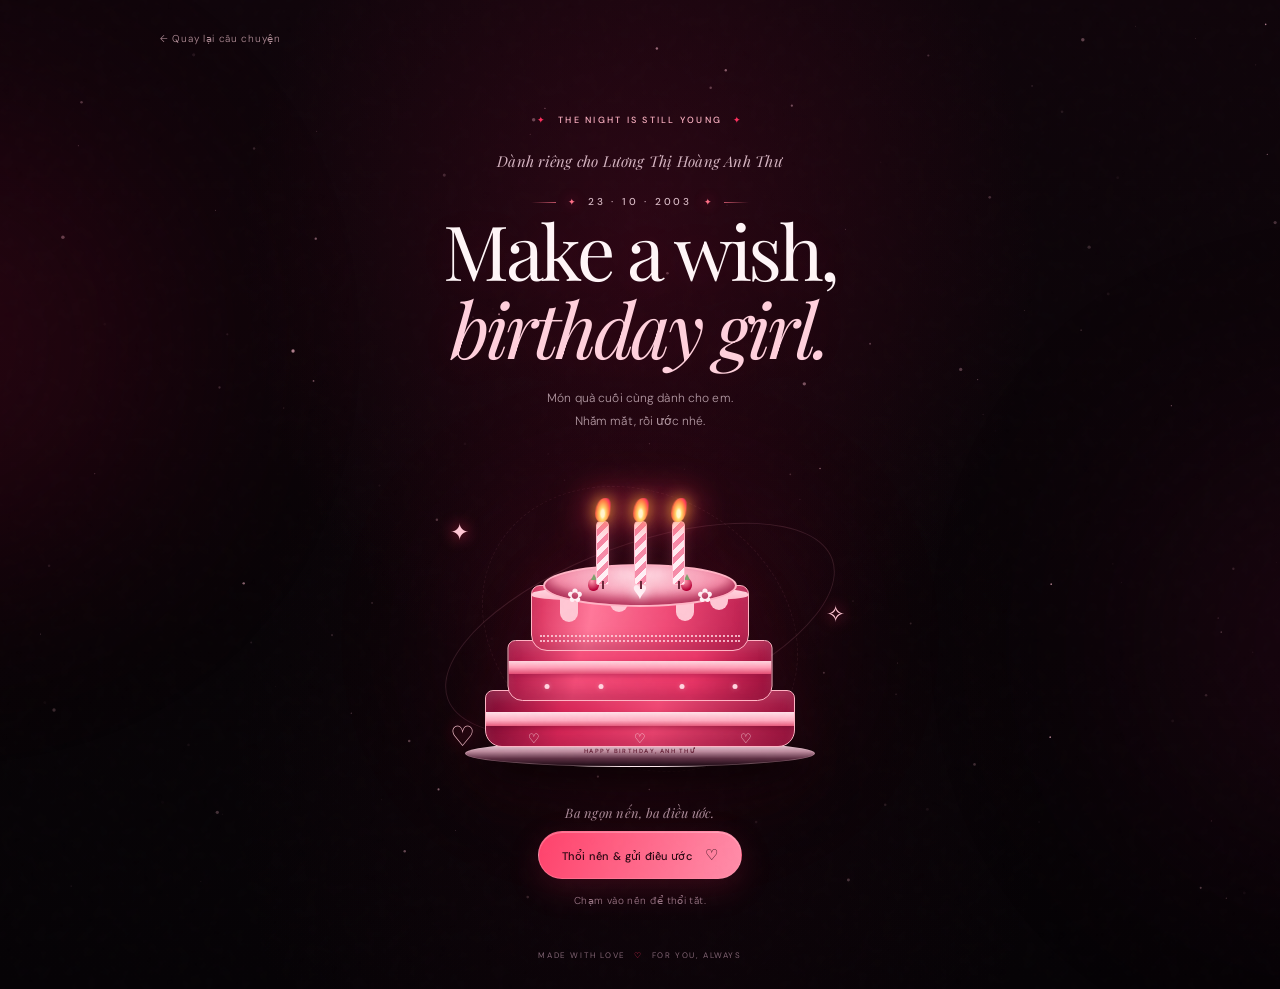
==== birthday-cake.html @ 8719ecfe "update code" ====
<!DOCTYPE html>
<html lang="vi">

<head>
  <meta charset="UTF-8">
  <meta name="viewport" content="width=device-width, initial-scale=1.0">
  <meta name="theme-color" content="#080407">
  <meta name="description" content="Một chiếc bánh sinh nhật và điều ước cuối cùng dành riêng cho Anh Thư.">

  <title>One More Wish, Anh Thư ♡</title>

  <link rel="preconnect" href="https://fonts.googleapis.com">
  <link rel="preconnect" href="https://fonts.gstatic.com" crossorigin>
  <link
    href="https://fonts.googleapis.com/css2?family=DM+Sans:wght@300;400;500;600&family=Playfair+Display:ital,wght@0,400;0,500;1,400;1,500&display=swap"
    rel="stylesheet">

  <link rel="stylesheet" href="cake.css">
</head>

<body>
  <canvas id="cakeCosmos" aria-hidden="true"></canvas>

  <div class="grain" aria-hidden="true"></div>
  <div class="glow glow-one" aria-hidden="true"></div>
  <div class="glow glow-two" aria-hidden="true"></div>

  <main class="birthday-scene">

    <a class="back-link" href="index.html">
      ← Quay lại câu chuyện
    </a>

    <div class="intro">
      <p class="eyebrow">
        <span>✦</span> THE NIGHT IS STILL YOUNG <span>✦</span>
      </p>

      <p class="to-you">
        Dành riêng cho Lương Thị Hoàng Anh Thư
      </p>

      <div class="birthday-date">
        <span class="date-line"></span>
        <span class="date-icon">✦</span>
        <time datetime="2003-10-23">23 · 10 · 2003</time>
        <span class="date-icon">✦</span>
        <span class="date-line"></span>
      </div>

      <h1>
        Make a wish,
        <br>
        <em>birthday girl.</em>
      </h1>

      <p class="intro-copy">
        Món quà cuối cùng dành cho em.
        <br>
        Nhắm mắt, rồi ước nhé.
      </p>
    </div>

    <!-- BÁNH SINH NHẬT: GIỮ NGUYÊN -->

    <section class="cake-area" aria-label="Bánh kem sinh nhật tương tác">

      <div class="cake-aura"></div>

      <div class="orbit orbit-a"></div>
      <div class="orbit orbit-b"></div>

      <div class="cake-spark spark-a">✦</div>
      <div class="cake-spark spark-b">✧</div>
      <div class="cake-spark spark-c">♡</div>

      <div class="cake" id="birthdayCake" role="img" aria-label="Bánh kem sinh nhật ba tầng màu hồng đỏ">
        <div class="candles">
          <button class="candle candle-one" aria-label="Thổi nến thứ nhất">
            <span class="flame"></span>
            <i></i>
          </button>

          <button class="candle candle-two" aria-label="Thổi nến thứ hai">
            <span class="flame"></span>
            <i></i>
          </button>

          <button class="candle candle-three" aria-label="Thổi nến thứ ba">
            <span class="flame"></span>
            <i></i>
          </button>
        </div>

        <div class="cake-top">
          <span class="berry berry-one"></span>
          <span class="berry berry-two"></span>
          <span class="cream cream-one">✿</span>
          <span class="cream cream-two">✿</span>
          <span class="cake-top-heart">♥</span>
        </div>

        <div class="cake-layer layer-top">
          <span class="icing-drip drip-one"></span>
          <span class="icing-drip drip-two"></span>
          <span class="icing-drip drip-three"></span>
          <span class="icing-drip drip-four"></span>
          <div class="cake-piping"></div>
        </div>

        <div class="cake-layer layer-middle">
          <div class="middle-ribbon"></div>

          <span class="sugar-dot dot-one"></span>
          <span class="sugar-dot dot-two"></span>
          <span class="sugar-dot dot-three"></span>
          <span class="sugar-dot dot-four"></span>
        </div>

        <div class="cake-layer layer-bottom">
          <div class="bottom-ribbon"></div>

          <span class="sugar-heart heart-one">♡</span>
          <span class="sugar-heart heart-two">♡</span>
          <span class="sugar-heart heart-three">♡</span>
        </div>

        <div class="cake-plate">
          <span>HAPPY BIRTHDAY, ANH THƯ</span>
        </div>
      </div>

      <p class="cake-caption" id="cakeCaption">
        Ba ngọn nến, ba điều ước.
      </p>
    </section>

    <!-- NÚT TƯƠNG TÁC -->

    <div class="controls">
      <button class="wish-action" id="blowButton">
        Thổi nến & gửi điều ước <span>♡</span>
      </button>

      <button class="reveal-action" id="revealButton" hidden>
        Mở lời nhắn cuối cùng ✦
      </button>
    </div>

    <p class="hint" id="hintText">
      Chạm vào nến để thổi tắt.
    </p>

    <!-- LỜI NHẮN CUỐI CÙNG ĐÃ THAY THẾ -->

    <section class="final-note" id="finalNote" aria-hidden="true">
      <div class="note-star">✦</div>

      <p class="eyebrow">
        THE MOST IMPORTANT PART
      </p>

      <p class="note-recipient">
        Lương Thị Hoàng Anh Thư
      </p>
      
      <div class="note-birthday">
        <span class="birthday-symbol">♡</span>
        <span>THE DAY MY FAVORITE GIRL WAS BORN</span>
        <strong>23.10.2003</strong>
      </div>

      <h2>
        Điều ước cuối cùng
        <br>
        <em>của anh là em.</em>
      </h2>

      <div class="note-divider">
        <span></span>
        ♡
        <span></span>
      </div>

      <p class="note-message">
        Nếu có thể xin một điều cho riêng mình, anh không mong
        điều gì quá lớn lao. Anh chỉ mong em luôn được bình yên,
        luôn có lý do để mỉm cười, và dù cuộc sống có đưa em đến
        đâu, em vẫn nhớ rằng có một người thật lòng mong em hạnh phúc.
      </p>

      <p class="note-message">
        Cảm ơn em vì đã là em. Sinh nhật vui vẻ nhé, cô gái anh thương.
        Mong rằng trong rất nhiều sinh nhật sau này, anh vẫn có thể
        ở đây, nắm tay em và nói câu này một lần nữa.
      </p>

      <p class="note-sign">
        Anh thương em. Hôm nay, ngày mai, và những ngày bình thường
        ở giữa.
        <span>♥</span>
      </p>

      <div>
        <button class="again-button" id="againButton">
          Thắp nến lại một lần nữa ↻
        </button>
        <button class="back-to-top" id="backToTopButton" type="button">
          ↑ Quay lại đầu trang
        </button>
      </div>
    </section>

    <footer>
      MADE WITH LOVE <span>♡</span> FOR YOU, ALWAYS
    </footer>

  </main>

  <script src="cake.js"></script>
</body>

</html>
---- cake.css ----
/* 1. VARIABLES */
:root {
  --bg: #080407;
  --bg-soft: #10070c;
  --rose: #ff315f;
  --hot: #ff6f91;
  --light: #ffd0dc;
  --text: #fff1f5;
  --muted: #c0a6b2;
  --serif: "Playfair Display", Georgia, serif;
  --sans: "DM Sans", "Segoe UI", Arial, sans-serif;
  --line: rgba(255, 157, 182, 0.2);
  --glow: rgba(255, 49, 95, 0.18);
}

/* 2. RESET */
*,
*::before,
*::after {
  box-sizing: border-box;
}

html {
  scroll-behavior: smooth;
  scrollbar-width: thin;
  scrollbar-color: #572032 #080407;
}

body {
  min-width: 320px;
  min-height: 100vh;
  min-height: 100svh;
  margin: 0;
  overflow-x: hidden;
  background:
    radial-gradient(ellipse at 50% 25%,
      rgba(105, 12, 43, 0.34),
      transparent 44%),
    radial-gradient(ellipse at 50% 78%,
      rgba(60, 8, 29, 0.2),
      transparent 45%),
    linear-gradient(180deg, #10050b, #080407 65%, #060306);
  color: var(--text);
  font-family: var(--sans);
  font-size: 13px;
  font-weight: 300;
  line-height: 1.8;
  -webkit-font-smoothing: antialiased;
  text-rendering: optimizeLegibility;
}

button,
a {
  -webkit-tap-highlight-color: transparent;
}

button {
  font-family: var(--sans);
}

button:focus-visible,
a:focus-visible {
  outline: 2px solid var(--light);
  outline-offset: 5px;
}

::selection {
  color: white;
  background: #a51e48;
}

[hidden] {
  display: none !important;
}

/* 3. BACKGROUND EFFECTS */
#cakeCosmos {
  position: fixed;
  inset: 0;
  z-index: 0;
  width: 100%;
  height: 100%;
  pointer-events: none;
}

.grain {
  position: fixed;
  inset: -50%;
  z-index: 10;
  width: 200%;
  height: 200%;
  opacity: 0.025;
  pointer-events: none;
  background-image: url("data:image/svg+xml,%3Csvg viewBox='0 0 180 180' xmlns='http\://www\.w3.org/2000/svg'%3E%3Cfilter id='n'%3E%3CfeTurbulence type='fractalNoise' baseFrequency='.85' numOctaves='3' stitchTiles='stitch'/%3E%3C/filter%3E%3Crect width='100%25' height='100%25' filter='url(%23n)' opacity='.5'/%3E%3C/svg%3E");
}

.glow {
  position: fixed;
  z-index: 0;
  width: 420px;
  height: 420px;
  border-radius: 50%;
  filter: blur(130px);
  opacity: 0.15;
  pointer-events: none;
}

.glow-one {
  top: 15%;
  left: -270px;
  background: #e30d48;
}

.glow-two {
  top: 48%;
  right: -280px;
  background: #8a1245;
}

/* 4. MAIN LAYOUT */
.birthday-scene {
  position: relative;
  z-index: 1;
  isolation: isolate;
  display: flex;
  flex-direction: column;
  align-items: center;
  width: min(1080px, 100%);
  min-height: 100vh;
  min-height: 100svh;
  margin: 0 auto;
  padding: 30px 28px 26px;
  text-align: center;
}

.back-link {
  position: absolute;
  z-index: 5;
  top: 30px;
  left: clamp(24px, 5vw, 60px);
  color: rgba(255, 208, 220, 0.68);
  font-size: 10px;
  letter-spacing: 0.07em;
  text-decoration: none;
  transition: color 0.3s ease, transform 0.3s ease;
}

.back-link:hover {
  color: #fff;
  transform: translateX(-3px);
}

/* 5. INTRO */
.intro {
  position: relative;
  z-index: 2;
  width: 100%;
  max-width: 600px;
  padding-top: 82px;
}

.eyebrow {
  margin: 0 0 20px;
  color: #ffb4c5;
  font-family: var(--sans);
  font-size: 9px;
  font-weight: 500;
  line-height: 1.8;
  letter-spacing: 0.25em;
  text-transform: uppercase;
}

.eyebrow span {
  margin-inline: 7px;
  color: var(--rose);
}

.to-you {
  margin: 0 0 15px;
  color: #d5b4c1;
  font-family: var(--serif);
  font-size: 15px;
  font-style: italic;
  font-weight: 400;
  letter-spacing: 0.015em;
}

.intro h1 {
  margin: 0;
  color: #fff5f7;
  font-family: var(--serif);
  font-size: clamp(48px, 6.5vw, 76px);
  font-weight: 400;
  line-height: 1.03;
  letter-spacing: -0.045em;
  text-shadow: 0 5px 40px rgba(255, 49, 95, 0.1);
}

.intro h1 em {
  color: var(--light);
  font-weight: 400;
}

.intro-copy {
  max-width: 340px;
  margin: 19px auto 0;
  color: rgba(220, 193, 204, 0.78);
  font-size: 12px;
  line-height: 1.9;
  letter-spacing: 0.01em;
}

/* 6. CAKE STAGE */
.cake-area {
  position: relative;
  display: grid;
  place-items: center;
  width: min(620px, 100%);
  height: 390px;
  margin: 2px auto 0;
  perspective: 1000px;
}

.cake-aura {
  position: absolute;
  top: 110px;
  width: 290px;
  height: 190px;
  border-radius: 50%;
  background: #ff174e;
  filter: blur(95px);
  opacity: 0.2;
  animation: auraPulse 3.5s ease-in-out infinite;
}

.orbit {
  position: absolute;
  border: 1px solid rgba(255, 157, 182, 0.14);
  border-radius: 50%;
  pointer-events: none;
}

.orbit-a {
  width: 410px;
  height: 170px;
  transform: rotate(-20deg);
}

.orbit-b {
  width: 330px;
  height: 270px;
  border-style: dashed;
  opacity: 0.55;
  transform: rotate(30deg);
}

.cake {
  position: relative;
  width: 310px;
  height: 260px;
  transform: translateY(8px);
  transform-style: preserve-3d;
  filter: drop-shadow(0 25px 25px rgba(0, 0, 0, 0.45)) drop-shadow(0 0 20px rgba(255, 49, 95, 0.09));
  animation: cakeFloat 5s ease-in-out infinite;
}

/* 7. CANDLES */
.candles {
  position: absolute;
  z-index: 6;
  top: 0;
  right: 0;
  left: 0;
  display: flex;
  align-items: flex-start;
  justify-content: center;
  gap: 25px;
  height: 85px;
}

.candle {
  position: relative;
  width: 13px;
  height: 64px;
  margin-top: 14px;
  padding: 0;
  border: 1px solid #ffc0d0;
  border-radius: 4px 4px 2px 2px;
  background: repeating-linear-gradient(135deg,
      #fff0f5 0 5px,
      #f68ca9 5px 10px);
  box-shadow: 0 0 12px rgba(255, 142, 174, 0.2);
  cursor: pointer;
}

.candle i {
  position: absolute;
  bottom: -5px;
  left: 5px;
  width: 2px;
  height: 8px;
  background: #6b273a;
}

.flame {
  position: absolute;
  top: -24px;
  left: -2px;
  width: 15px;
  height: 24px;
  border-radius: 70% 30% 60% 40%;
  background: radial-gradient(ellipse at 50% 65%,
      #fff8cf 0 17%,
      #ffdb6e 28%,
      #ff7d43 59%,
      #ff315f 80%);
  filter: drop-shadow(0 0 8px #ffb43c) drop-shadow(0 0 17px #ff315f);
  transform: rotate(2deg);
  transform-origin: 50% 90%;
  animation: flameFlicker 0.8s ease-in-out infinite alternate;
  transition: opacity 0.25s, transform 0.25s;
}

.candle:nth-child(2) .flame {
  animation-delay: -0.3s;
}

.candle:nth-child(3) .flame {
  animation-delay: -0.55s;
}

.candle.out .flame {
  opacity: 0;
  transform: translateY(-15px) scale(0.2);
}

.candle.out::after {
  position: absolute;
  top: -23px;
  left: 4px;
  width: 5px;
  height: 20px;
  border-radius: 50%;
  background: #e3bfc9;
  filter: blur(4px);
  opacity: 0.6;
  content: "";
  animation: smokeRise 1.5s ease-out forwards;
}

/* 8. CAKE TOP */
.cake-top {
  position: absolute;
  z-index: 4;
  top: 57px;
  left: 50%;
  width: 194px;
  height: 43px;
  border: 2px solid #ffb4c5;
  border-radius: 50%;
  background: radial-gradient(ellipse at 50% 25%,
      #ffdce5,
      #f58da9 62%,
      #a82b50 100%);
  box-shadow: inset 0 -7px 10px rgba(157, 23, 65, 0.67);
  transform: translateX(-50%);
}

.cake-top-heart {
  position: absolute;
  top: 2px;
  left: 50%;
  color: #fff1f5;
  font-size: 25px;
  text-shadow: 0 0 12px #fff;
  transform: translateX(-50%);
}

.berry {
  position: absolute;
  top: 12px;
  width: 11px;
  height: 13px;
  border-radius: 50% 50% 45% 45%;
  background: radial-gradient(circle at 35% 25%, #ff9aaf, #b60036 75%);
}

.berry::after {
  position: absolute;
  top: -4px;
  left: 3px;
  border-right: 3px solid transparent;
  border-bottom: 6px solid #76a46a;
  border-left: 3px solid transparent;
  content: "";
}

.berry-one {
  left: 43px;
}

.berry-two {
  right: 43px;
}

.cream {
  position: absolute;
  top: 13px;
  color: #fff0f4;
  font-size: 19px;
}

.cream-one {
  left: 22px;
}

.cream-two {
  right: 22px;
}

/* 9. CAKE LAYERS */
.cake-layer {
  position: absolute;
  left: 50%;
  overflow: hidden;
  border: 1px solid #ffb5c5;
  box-shadow:
    inset 0 -9px 13px rgba(139, 20, 57, 0.33),
    inset 0 7px 12px rgba(255, 255, 255, 0.13);
  transform: translateX(-50%);
}

.layer-top {
  z-index: 3;
  top: 78px;
  width: 218px;
  height: 66px;
  border-radius: 9px 9px 16px 16px;
  background:
    linear-gradient(100deg,
      #d82c59,
      #ff789a 28%,
      #f04b77 62%,
      #b91d4d);
}

.layer-top::before {
  position: absolute;
  top: 0;
  right: 0;
  left: 0;
  height: 15px;
  border-radius: 50% 50% 35% 35%;
  background: linear-gradient(180deg, #ffe0e8, #ffb5c7);
  content: "";
}

.icing-drip {
  position: absolute;
  top: 7px;
  width: 18px;
  height: 23px;
  border-radius: 0 0 12px 12px;
  background: #ffc7d4;
}

.drip-one {
  left: 28px;
  height: 29px;
}

.drip-two {
  left: 78px;
  height: 19px;
}

.drip-three {
  right: 54px;
  height: 28px;
}

.drip-four {
  right: 20px;
  height: 17px;
}

.cake-piping {
  position: absolute;
  right: 8px;
  bottom: 8px;
  left: 8px;
  height: 7px;
  border-top: 2px dotted #ffd5df;
  border-bottom: 2px dotted #ffd5df;
  opacity: 0.8;
}

.layer-middle {
  z-index: 2;
  top: 133px;
  width: 265px;
  height: 61px;
  border-radius: 8px 8px 15px 15px;
  background: linear-gradient(100deg,
      #a81543,
      #f54e7a 27%,
      #e93667 70%,
      #99103b);
}

.middle-ribbon {
  position: absolute;
  top: 20px;
  right: 0;
  left: 0;
  height: 13px;
  background: linear-gradient(180deg, #ffd6df, #ff9eb6 50%, #e24c73);
  box-shadow: 0 2px 5px rgba(141, 18, 62, 0.4);
}

.sugar-dot {
  position: absolute;
  top: 43px;
  width: 5px;
  height: 5px;
  border-radius: 50%;
  background: #ffd5df;
  box-shadow: 0 0 5px rgba(255, 255, 255, 0.3);
}

.dot-one {
  left: 36px;
}

.dot-two {
  left: 90px;
}

.dot-three {
  right: 87px;
}

.dot-four {
  right: 34px;
}

.layer-bottom {
  z-index: 1;
  top: 183px;
  width: 310px;
  height: 57px;
  border-radius: 8px 8px 17px 17px;
  background: linear-gradient(100deg,
      #7c0b32,
      #d82758 25%,
      #ef4773 55%,
      #94113b);
}

.bottom-ribbon {
  position: absolute;
  top: 21px;
  right: 0;
  left: 0;
  height: 14px;
  background: linear-gradient(180deg, #ffe0e8, #ffadc1 60%, #e55b7d);
  box-shadow: 0 2px 5px rgba(101, 7, 37, 0.4);
}

.sugar-heart {
  position: absolute;
  top: 36px;
  color: #ffe4ea;
  font-size: 13px;
  text-shadow: 0 0 6px rgba(255, 255, 255, 0.35);
}

.heart-one {
  left: 42px;
}

.heart-two {
  left: calc(50% - 6px);
}

.heart-three {
  right: 42px;
}

/* 10. CAKE PLATE */
.cake-plate {
  position: absolute;
  z-index: 0;
  bottom: 0;
  left: 50%;
  display: grid;
  place-items: center;
  width: 350px;
  height: 27px;
  border: 1px solid rgba(255, 216, 226, 0.27);
  border-radius: 50%;
  background: linear-gradient(180deg,
      #fff0f5,
      #bd8b9e 42%,
      #5e3044 70%,
      #1c0a13);
  box-shadow: 0 12px 25px rgba(0, 0, 0, 0.5);
  transform: translateX(-50%);
}

.cake-plate span {
  position: absolute;
  top: 5px;
  color: #68243a;
  font-size: 6px;
  font-weight: 600;
  letter-spacing: 0.24em;
}

/* 11. CAKE SPARKLES */
.cake-spark {
  position: absolute;
  color: #ffc7d4;
  font-size: 23px;
  text-shadow: 0 0 15px #ff315f;
  animation: twinkle 2.5s ease-in-out infinite;
}

.spark-a {
  top: 78px;
  left: calc(50% - 190px);
}

.spark-b {
  top: 160px;
  right: calc(50% - 205px);
  animation-delay: 0.7s;
}

.spark-c {
  bottom: 62px;
  left: calc(50% - 190px);
  font-size: 28px;
  animation-delay: 1.2s;
}

.cake-caption {
  position: absolute;
  right: 0;
  bottom: 0;
  left: 0;
  margin: 0;
  padding: 0 15px;
  color: #ad8c9b;
  font-family: var(--serif);
  font-size: 13px;
  font-style: italic;
  letter-spacing: 0.02em;
}

/* 12. BUTTONS */
.controls {
  position: relative;
  z-index: 3;
  display: flex;
  flex-wrap: wrap;
  align-items: center;
  justify-content: center;
  gap: 12px;
  width: 100%;
  margin-top: 7px;
}

.wish-action,
.reveal-action,
.again-button {
  min-height: 46px;
  padding: 13px 23px;
  border: 1px solid rgba(255, 157, 182, 0.38);
  border-radius: 999px;
  font-family: var(--sans);
  font-size: 11px;
  font-weight: 500;
  letter-spacing: 0.025em;
  cursor: pointer;
  transition:
    transform 0.25s ease,
    box-shadow 0.25s ease,
    background 0.25s ease,
    border-color 0.25s ease;
}

.wish-action {
  color: #280711;
  background: linear-gradient(110deg, #ff426b, #ff8eaa);
  box-shadow:
    0 10px 32px rgba(255, 49, 95, 0.17),
    inset 0 1px rgba(255, 255, 255, 0.25);
}

.wish-action span {
  margin-left: 10px;
  font-size: 15px;
}

.wish-action:disabled {
  position: relative;
  color: #ffe4eb;
  background: linear-gradient(135deg,
      rgba(190, 20, 65, 0.3),
      rgba(255, 49, 95, 0.12));
  border-color: rgba(255, 113, 136, 0.55);
  box-shadow:
    0 0 12px rgba(255, 49, 95, 0.15),
    inset 0 0 12px rgba(255, 49, 95, 0.06);
  opacity: 1 !important;
  cursor: default;
  animation: candleButtonGlow 2.4s ease-in-out infinite;
  overflow: hidden;
}

.wish-action:disabled::after {
  content: "";
  position: absolute;
  top: 0;
  left: -80%;
  width: 45%;
  height: 100%;
  background: linear-gradient(90deg,
      transparent,
      rgba(255, 225, 235, 0.2),
      transparent);
  transform: skewX(-20deg);
  animation: candleButtonShine 3.5s ease-in-out infinite;
  pointer-events: none;
}

.wish-action:disabled span {
  display: inline-block;
  color: #ff8da8;
  animation: candleHeartBeat 1.4s ease-in-out infinite;
}

.reveal-action,
.again-button {
  color: var(--light);
  background: rgba(255, 255, 255, 0.025);
}

.wish-action:hover,
.reveal-action:hover,
.again-button:hover {
  transform: translateY(-3px);
  border-color: rgba(255, 190, 207, 0.7);
  box-shadow: 0 14px 38px rgba(255, 49, 95, 0.2);
}

.reveal-action:hover,
.again-button:hover {
  background: rgba(255, 49, 95, 0.08);
}

.wish-action:active,
.reveal-action:active,
.again-button:active {
  transform: scale(0.98);
}

.hint {
  min-height: 20px;
  margin: 13px 0 0;
  color: #987b89;
  font-size: 10px;
  letter-spacing: 0.035em;
}

/* 13. FINAL LETTER */
.final-note {
  position: relative;
  isolation: isolate;
  overflow: hidden;
  width: min(620px, 100%);
  max-height: 0;
  margin: 0 auto;
  padding: 0 30px;
  border: 1px solid transparent;
  border-radius: 4px;
  opacity: 0;
  transform: translateY(22px);
  transition:
    max-height 1.2s cubic-bezier(0.2, 0.7, 0.2, 1),
    opacity 0.7s ease,
    transform 0.7s ease,
    padding 0.7s ease,
    margin 0.7s ease,
    border-color 0.7s ease,
    background 0.7s ease;
}

.final-note::before {
  position: absolute;
  z-index: -1;
  inset: 0;
  background:
    radial-gradient(ellipse at 50% 0%,
      rgba(255, 49, 95, 0.1),
      transparent 55%),
    linear-gradient(145deg,
      rgba(255, 255, 255, 0.025),
      transparent 55%);
  content: "";
  pointer-events: none;
}

.final-note.open {
  display: block;
  max-height: none;
  overflow: visible;
  margin-top: 34px;
  padding: 46px 34px 34px;
  border-color: var(--line);
  background: rgba(14, 5, 10, 0.68);
  box-shadow:
    0 25px 80px rgba(0, 0, 0, 0.2),
    inset 0 1px rgba(255, 255, 255, 0.025);
  opacity: 1;
  transform: translateY(0);
}

.note-star {
  margin: 0 0 15px;
  color: #ffd0dc;
  font-size: 25px;
  line-height: 1.4;
  text-shadow: 0 0 24px rgba(255, 49, 95, 0.6);
  animation: twinkle 2.5s ease-in-out infinite;
}

.final-note .eyebrow {
  margin: 0 0 16px;
  font-size: 9px;
  letter-spacing: 0.25em;
}

.note-recipient {
  margin: 0 0 16px;
  color: #dcb5c3;
  font-family: var(--serif);
  font-size: 15px;
  font-style: italic;
  font-weight: 400;
  line-height: 1.8;
  letter-spacing: 0.02em;
}

.final-note h2 {
  margin: 0 0 24px;
  color: #fff1f5;
  font-family: var(--serif);
  font-size: clamp(35px, 5vw, 51px);
  font-weight: 400;
  line-height: 1.22;
  letter-spacing: -0.035em;
}

.final-note h2 em {
  color: #ffb4c5;
  font-style: italic;
  font-weight: 400;
}

.note-divider {
  display: flex;
  align-items: center;
  justify-content: center;
  gap: 15px;
  margin: 0 auto 25px;
  color: #ff7898;
  font-size: 17px;
  line-height: 1;
}

.note-divider span {
  width: 48px;
  height: 1px;
  background: linear-gradient(90deg,
      transparent,
      rgba(255, 157, 182, 0.8));
}

.note-divider span:last-child {
  transform: rotate(180deg);
}

.final-note>p.note-message {
  max-width: 490px;
  margin: 0 auto 16px;
  color: #cbb4bf;
  font-family: var(--sans);
  font-size: 12px;
  font-weight: 300;
  line-height: 2.05;
  letter-spacing: 0.005em;
}

.final-note .note-sign {
  max-width: 480px;
  margin: 26px auto;
  color: #ffc0d0;
  font-family: var(--serif);
  font-size: 15px;
  font-style: italic;
  font-weight: 400;
  line-height: 1.95;
}

.note-sign span {
  display: inline-block;
  margin-left: 5px;
  color: #ff426b;
  text-shadow: 0 0 15px rgba(255, 49, 95, 0.7);
}

.final-note>div:last-child {
  display: flex;
  flex-wrap: wrap;
  justify-content: center;
  align-items: center;
  gap: 12px;
  margin-top: 30px;
}

.again-button,
.back-to-top {
  position: relative;
  display: inline-flex;
  align-items: center;
  justify-content: center;
  gap: 8px;
  min-height: 44px;
  padding: 12px 20px;
  font-family: var(--sans);
  font-size: 11px;
  font-weight: 500;
  letter-spacing: 0.06em;
  line-height: 1.5;
  text-align: center;
  color: #ffeaf0;
  background: rgba(255, 49, 95, 0.07);
  border: 1px solid rgba(255, 113, 136, 0.3);
  border-radius: 999px;
  cursor: pointer;
  overflow: hidden;
  transition:
    color 0.3s ease,
    background 0.3s ease,
    border-color 0.3s ease,
    box-shadow 0.3s ease,
    transform 0.3s ease;
}

.again-button::before,
.back-to-top::before {
  content: "";
  position: absolute;
  inset: 0;
  background: linear-gradient(110deg,
      transparent 20%,
      rgba(255, 255, 255, 0.1) 50%,
      transparent 80%);
  transform: translateX(-120%);
  transition: transform 0.6s ease;
  pointer-events: none;
}

.again-button:hover::before,
.back-to-top:hover::before {
  transform: translateX(120%);
}

.again-button:hover,
.back-to-top:hover {
  color: #fff;
  background: rgba(255, 49, 95, 0.17);
  border-color: rgba(255, 113, 136, 0.7);
  box-shadow: 0 0 24px rgba(255, 49, 95, 0.12);
  transform: translateY(-2px);
}

.again-button:active,
.back-to-top:active {
  transform: translateY(0) scale(0.98);
}

.again-button:focus-visible,
.back-to-top:focus-visible {
  outline: 2px solid #ff7188;
  outline-offset: 4px;
}

.again-button {
  background: linear-gradient(135deg,
      rgba(190, 20, 65, 0.24),
      rgba(255, 49, 95, 0.08));
  border-color: rgba(255, 113, 136, 0.42);
}

.back-to-top {
  color: rgba(255, 225, 235, 0.78);
  background: rgba(255, 255, 255, 0.025);
  border-color: rgba(255, 225, 235, 0.16);
}

.back-to-top:hover {
  background: rgba(255, 255, 255, 0.07);
  border-color: rgba(255, 225, 235, 0.4);
}

/* 14. FOOTER */
footer {
  margin-top: auto;
  padding-top: 34px;
  color: #806473;
  font-family: var(--sans);
  font-size: 8px;
  font-weight: 400;
  line-height: 1.8;
  letter-spacing: 0.2em;
}

footer span {
  padding-inline: 5px;
  color: var(--rose);
}

/* 15. PARTICLES CREATED BY JAVASCRIPT */
.confetti {
  position: fixed;
  z-index: 20;
  top: -20px;
  width: 7px;
  height: 13px;
  opacity: 0.9;
  pointer-events: none;
  animation: confettiFall var(--fall) linear forwards;
}

.floating-love {
  position: fixed;
  z-index: 15;
  color: #ff9db6;
  text-shadow: 0 0 12px #ff315f;
  pointer-events: none;
  animation: loveFloat 3.5s ease-out forwards;
}

/* 16. BIRTHDAY DATE */
.birthday-date {
  display: flex;
  align-items: center;
  justify-content: center;
  gap: 12px;
  margin: 18px auto 0;
  color: #ffc0cf;
  animation: dateReveal 1s ease both;
}

.birthday-date time {
  font-family: "DM Sans", sans-serif;
  font-size: 10px;
  font-weight: 500;
  letter-spacing: 0.28em;
  color: rgba(255, 225, 235, 0.82);
  white-space: nowrap;
}

.date-line {
  width: 25px;
  height: 1px;
  background: linear-gradient(90deg,
      transparent,
      rgba(255, 113, 136, 0.7));
}

.date-line:last-child {
  transform: rotate(180deg);
}

.date-icon {
  color: #ff7188;
  font-size: 9px;
  text-shadow: 0 0 12px rgba(255, 49, 95, 0.8);
}

.note-birthday {
  display: flex;
  flex-direction: column;
  align-items: center;
  gap: 7px;
  margin: 22px auto 26px;
  padding: 17px 20px;
  max-width: 270px;
  background: linear-gradient(135deg,
      rgba(255, 49, 95, 0.08),
      rgba(255, 255, 255, 0.015));
  border-top: 1px solid rgba(255, 113, 136, 0.35);
  border-bottom: 1px solid rgba(255, 113, 136, 0.2);
}

.birthday-symbol {
  color: #ff7188;
  font-size: 19px;
  line-height: 1;
  text-shadow: 0 0 16px rgba(255, 49, 95, 0.55);
}

.note-birthday>span:nth-child(2) {
  font-size: 8px;
  letter-spacing: 0.18em;
  color: rgba(255, 225, 235, 0.55);
  text-align: center;
}

.note-birthday strong {
  font-family: "Playfair Display", serif;
  font-size: 23px;
  font-weight: 400;
  letter-spacing: 0.12em;
  color: #ffe4eb;
  text-shadow: 0 0 22px rgba(255, 49, 95, 0.22);
}

@keyframes cakeFloat {

  0%,
  100% {
    transform: translateY(8px) rotateY(-3deg);
  }

  50% {
    transform: translateY(-4px) rotateY(3deg);
  }
}

@keyframes flameFlicker {
  from {
    transform: rotate(-5deg) scale(0.94);
    filter: drop-shadow(0 0 6px #ffb43c);
  }

  to {
    transform: rotate(5deg) scale(1.08);
    filter: drop-shadow(0 0 12px #ffb43c) drop-shadow(0 0 18px #ff315f);
  }
}

@keyframes auraPulse {

  0%,
  100% {
    opacity: 0.16;
    transform: scale(0.9);
  }

  50% {
    opacity: 0.3;
    transform: scale(1.12);
  }
}

@keyframes twinkle {

  0%,
  100% {
    opacity: 0.45;
    transform: scale(0.85) rotate(-8deg);
  }

  50% {
    opacity: 1;
    transform: scale(1.15) rotate(12deg);
  }
}

@keyframes smokeRise {
  to {
    transform: translate(5px, -35px) scale(2);
    opacity: 0;
  }
}

@keyframes confettiFall {
  to {
    transform: translate3d(var(--drift), 110vh, 0) rotate(850deg);
    opacity: 0.3;
  }
}

@keyframes loveFloat {
  to {
    transform: translate(var(--drift), -180px) rotate(20deg) scale(0.6);
    opacity: 0;
  }
}

@keyframes dateReveal {
  from {
    opacity: 0;
    transform: translateY(8px);
  }

  to {
    opacity: 1;
    transform: translateY(0);
  }
}

@media (min-width: 601px) and (max-width: 850px) {
  .birthday-scene {
    padding-inline: 24px;
  }

  .intro {
    padding-top: 88px;
  }

  .cake-area {
    height: 375px;
  }

  .final-note.open {
    padding-inline: 30px;
  }
}

@keyframes candleButtonGlow {

  0%,
  100% {
    box-shadow:
      0 0 12px rgba(255, 49, 95, 0.12),
      inset 0 0 12px rgba(255, 49, 95, 0.04);
  }

  50% {
    box-shadow:
      0 0 24px rgba(255, 49, 95, 0.28),
      0 0 42px rgba(255, 49, 95, 0.08),
      inset 0 0 16px rgba(255, 49, 95, 0.1);
  }
}

@keyframes candleButtonShine {

  0%,
  30% {
    left: -80%;
  }

  65%,
  100% {
    left: 140%;
  }
}

@keyframes candleHeartBeat {

  0%,
  100% {
    transform: scale(1);
    text-shadow: 0 0 5px rgba(255, 113, 136, 0.4);
  }

  50% {
    transform: scale(1.25);
    text-shadow: 0 0 12px rgba(255, 49, 95, 0.9);
  }
}

@media (max-width: 600px) {
  .birthday-scene {
    padding: 22px 18px 24px;
  }

  .back-link {
    top: 22px;
    left: 18px;
    font-size: 10px;
  }

  .intro {
    padding-top: 82px;
  }

  .eyebrow {
    margin-bottom: 16px;
    font-size: 8px;
    letter-spacing: 0.18em;
  }

  .to-you {
    margin-bottom: 14px;
    font-size: 13px;
  }

  .intro h1 {
    font-size: clamp(43px, 11.8vw, 61px);
    line-height: 1.04;
  }

  .intro-copy {
    max-width: 300px;
    margin-top: 17px;
    font-size: 11px;
    line-height: 1.85;
  }

  .cake-area {
    width: 115%;
    height: 345px;
    margin: 0 -7.5% -5px;
    transform: scale(0.9);
    transform-origin: center center;
  }

  .orbit-a {
    width: 345px;
    height: 150px;
  }

  .orbit-b {
    width: 285px;
    height: 240px;
  }

  .cake-caption {
    padding-inline: 18px;
    font-size: 12px;
  }

  .controls {
    gap: 10px;
    margin-top: 4px;
  }

  .wish-action,
  .reveal-action,
  .again-button {
    min-height: 45px;
    padding: 12px 18px;
    font-size: 10px;
  }

  .hint {
    margin-top: 12px;
    font-size: 10px;
  }

  .final-note.open {
    max-height: 1500px;
    margin-top: 26px;
    padding: 35px 18px 28px;
  }

  .note-star {
    margin-bottom: 12px;
    font-size: 22px;
  }

  .final-note .eyebrow {
    font-size: 8px;
    letter-spacing: 0.18em;
  }

  .note-recipient {
    font-size: 13px;
  }

  .final-note h2 {
    margin-bottom: 21px;
    font-size: clamp(32px, 8.5vw, 43px);
    line-height: 1.25;
  }

  .note-divider {
    margin-bottom: 21px;
  }

  .final-note>p.note-message {
    font-size: 11.5px;
    line-height: 1.95;
  }

  .final-note .note-sign {
    margin: 23px auto;
    font-size: 14px;
    line-height: 1.9;
  }

  footer {
    padding-top: 28px;
    font-size: 7px;
    letter-spacing: 0.16em;
  }
}

@media (max-width: 480px) {
  .final-note>div:last-child {
    flex-direction: column;
    gap: 10px;
    margin-top: 24px;
  }

  .again-button,
  .back-to-top {
    width: min(100%, 280px);
    min-height: 44px;
    padding: 11px 16px;
    font-size: 11px;
  }
}

@media (max-width: 380px) {
  .birthday-scene {
    padding-inline: 14px;
  }

  .intro h1 {
    font-size: 42px;
  }

  .cake-area {
    margin-top: -12px;
    margin-bottom: -25px;
    transform: scale(0.82);
  }

  .wish-action,
  .reveal-action {
    padding-inline: 14px;
    font-size: 9px;
  }

  .final-note.open {
    padding-inline: 14px;
  }

  .final-note h2 {
    font-size: 31px;
  }

  .final-note>p.note-message {
    font-size: 11px;
  }

  .birthday-date {
    gap: 8px;
    margin-top: 15px;
  }

  .birthday-date time {
    font-size: 9px;
    letter-spacing: 0.2em;
  }

  .date-line {
    width: 17px;
  }

  .note-birthday {
    margin: 18px auto 22px;
    padding: 15px 14px;
  }

  .note-birthday strong {
    font-size: 21px;
  }
}

@media (prefers-reduced-motion: reduce) {

  *,
  *::before,
  *::after {
    scroll-behavior: auto !important;
    animation-duration: 0.01ms !important;
    animation-iteration-count: 1 !important;
    transition-duration: 0.01ms !important;
  }

  .again-button,
  .back-to-top,
  .again-button::before,
  .back-to-top::before {
    transition: none;
  }

  .birthday-date,
  .wish-action:disabled,
  .wish-action:disabled::after,
  .wish-action:disabled span {
    animation: none;
  }
}
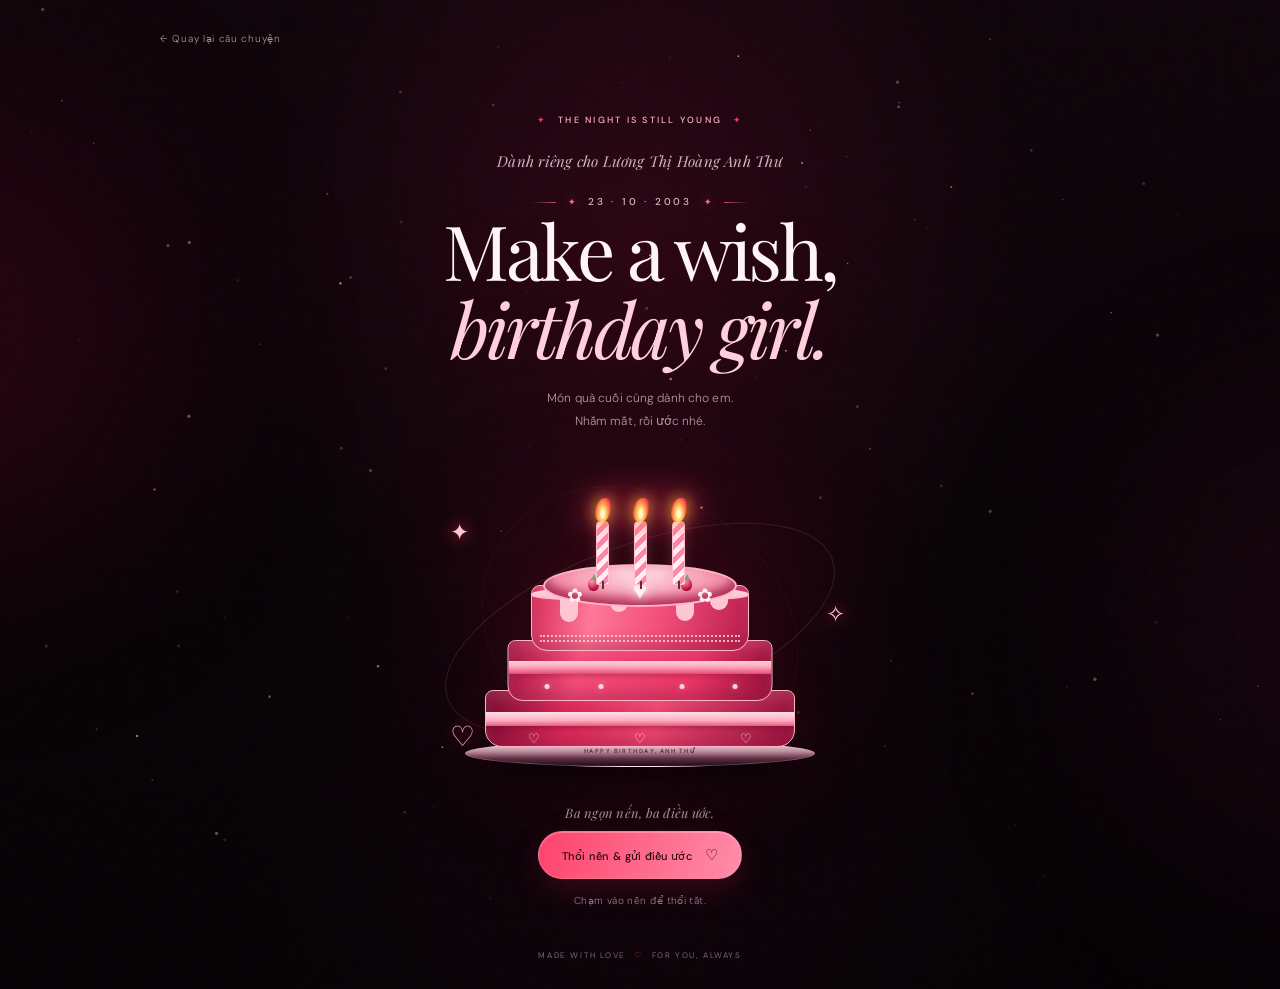
==== commit 6f704027: "update" ====
--- a/birthday-cake.html
+++ b/birthday-cake.html
@@ -6,6 +6,11 @@
   <meta name="viewport" content="width=device-width, initial-scale=1.0">
   <meta name="theme-color" content="#080407">
   <meta name="description" content="Một chiếc bánh sinh nhật và điều ước cuối cùng dành riêng cho Anh Thư.">
+  <meta property="og:title" content="One More Wish, Anh Thư ♡">
+  <meta property="og:description" content="Chiếc bánh sinh nhật và điều ước cuối cùng mà anh muốn dành riêng cho em, Anh Thư ♡">
+  <meta property="og:image" content="./assets/photos/birthday.png">
+  
+  <link rel="icon" type="image/png" href="./assets/photos/birthday.png">
 
   <title>One More Wish, Anh Thư ♡</title>
 
